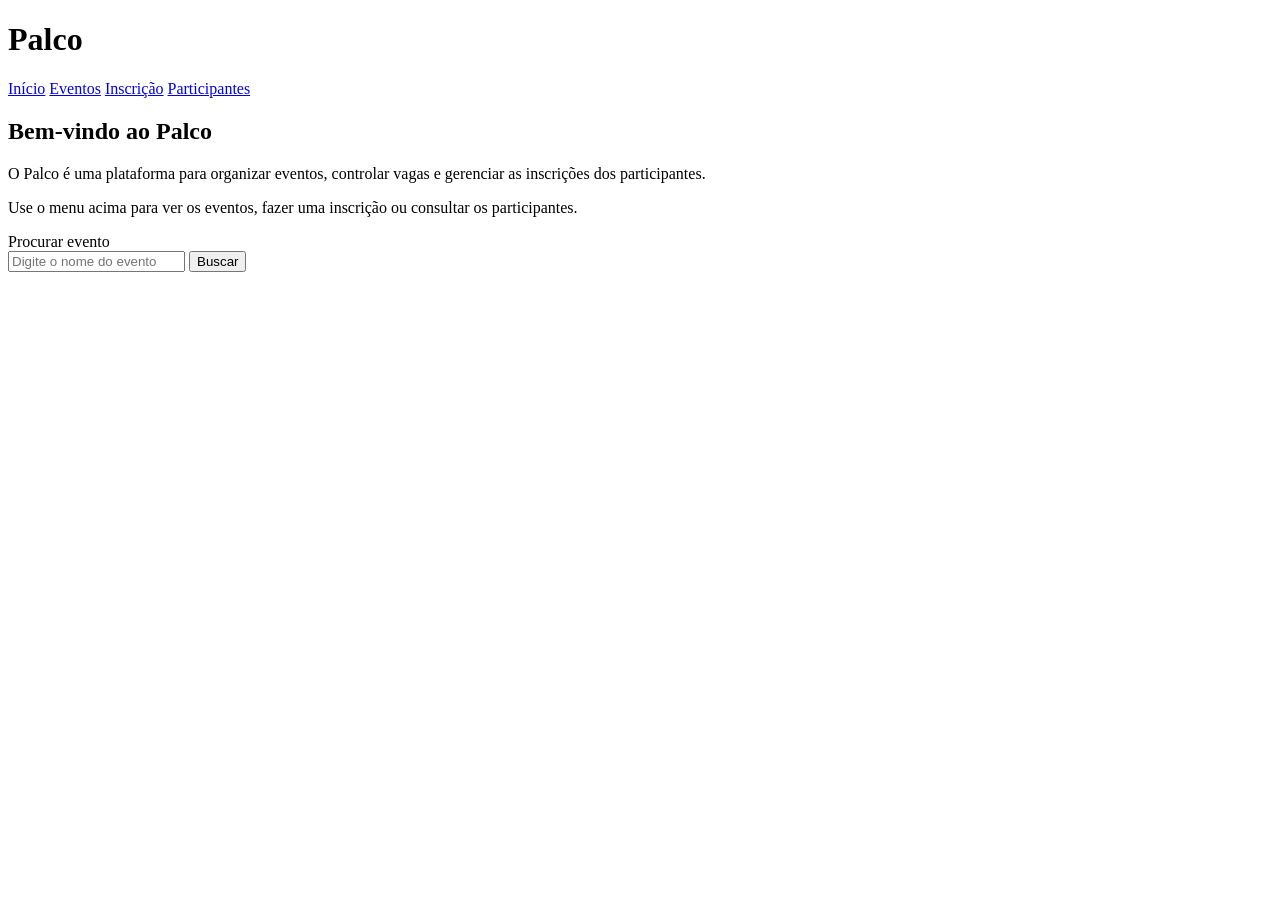
==== index.html @ 983d7e57 "feat: estrutura inicial do projeto" ====
<!DOCTYPE html>
<html lang="pt-BR">
<head>
  <meta charset="UTF-8">
  <meta name="viewport" content="width=device-width, initial-scale=1">
  <title>Início · Palco</title>
</head>
<body>
  <header>
    <h1>Palco</h1>
    <nav><a href="index.html">Início</a> <a href="eventos.html">Eventos</a> <a href="inscricao.html">Inscrição</a> <a href="participantes.html">Participantes</a></nav>
  </header>
  <main>
    <h2>Bem-vindo ao Palco</h2>
    <p>O Palco é uma plataforma para organizar eventos, controlar vagas e gerenciar as inscrições dos participantes.</p>
    <p>Use o menu acima para ver os eventos, fazer uma inscrição ou consultar os participantes.</p>
    <label for="busca">Procurar evento</label><br>
    <input type="text" id="busca" placeholder="Digite o nome do evento">
    <button type="button">Buscar</button>
  </main>
</body>
</html>
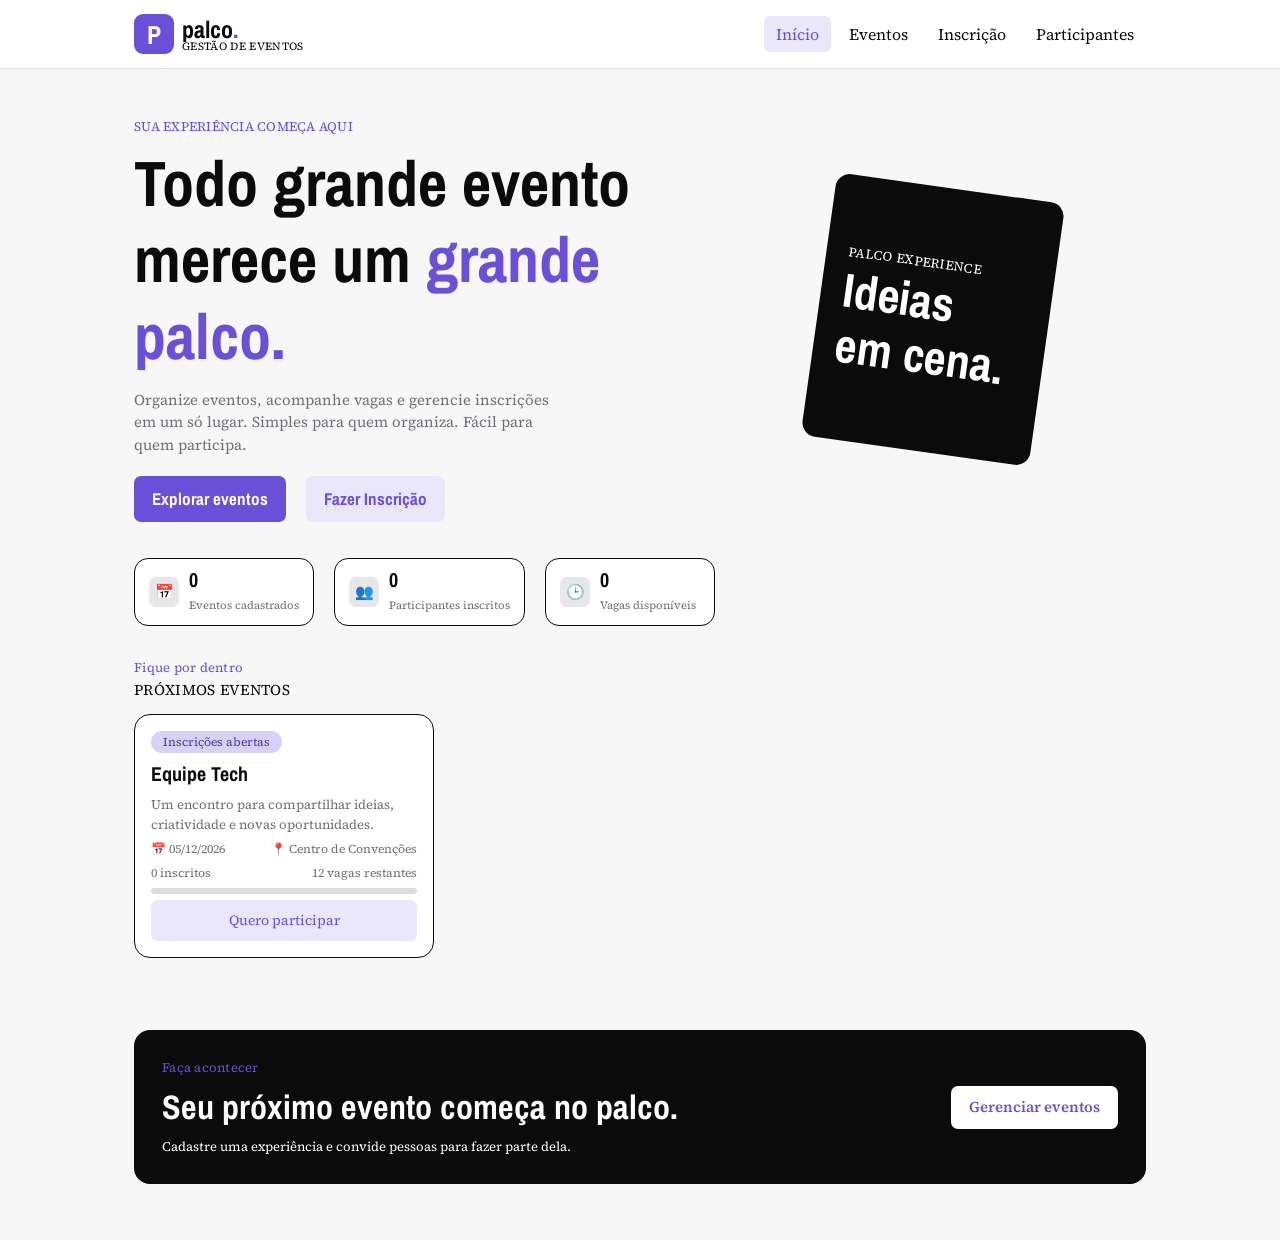
==== commit dfba5351: "feat: adiciona estrutura do site" ====
--- a/index.html
+++ b/index.html
@@ -4,19 +4,69 @@
   <meta charset="UTF-8">
   <meta name="viewport" content="width=device-width, initial-scale=1">
   <title>Início · Palco</title>
+  <link rel="preconnect" href="https://fonts.googleapis.com">
+  <link href="https://fonts.googleapis.com/css2?family=Archivo+Narrow:wght@500;700&family=Source+Serif+4:wght@400;600&display=swap" rel="stylesheet">
+  <link rel="stylesheet" href="css/index.css">
 </head>
 <body>
-  <header>
-    <h1>Palco</h1>
-    <nav><a href="index.html">Início</a> <a href="eventos.html">Eventos</a> <a href="inscricao.html">Inscrição</a> <a href="participantes.html">Participantes</a></nav>
+  <header class="topo">
+    <a class="logo" href="index.html" aria-label="Palco, gestão de eventos">
+      <span class="logo-p">P</span>
+      <span class="logo-texto"><strong>palco<i>.</i></strong><small>GESTÃO DE EVENTOS</small></span>
+    </a>
+    <nav aria-label="Principal">
+      <a href="index.html" class="ativo">Início</a>
+      <a href="eventos.html">Eventos</a>
+      <a href="inscricao.html">Inscrição</a>
+      <a href="participantes.html">Participantes</a>
+    </nav>
   </header>
+
   <main>
-    <h2>Bem-vindo ao Palco</h2>
-    <p>O Palco é uma plataforma para organizar eventos, controlar vagas e gerenciar as inscrições dos participantes.</p>
-    <p>Use o menu acima para ver os eventos, fazer uma inscrição ou consultar os participantes.</p>
-    <label for="busca">Procurar evento</label><br>
-    <input type="text" id="busca" placeholder="Digite o nome do evento">
-    <button type="button">Buscar</button>
+    <section class="hero">
+      <div class="hero-texto">
+        <p class="eyebrow">SUA EXPERIÊNCIA COMEÇA AQUI</p>
+        <h1>Todo grande evento merece um <span>grande palco.</span></h1>
+        <p class="hero-desc">Organize eventos, acompanhe vagas e gerencie inscrições em um só lugar. Simples para quem organiza. Fácil para quem participa.</p>
+        <div class="botoes">
+          <a class="btn primario" href="eventos.html">Explorar eventos</a>
+          <a class="btn secundario" href="inscricao.html">Fazer Inscrição</a>
+        </div>
+      </div>
+      <aside class="destaque" aria-hidden="true">
+        <small>PALCO EXPERIENCE</small>
+        <strong>Ideias<br>em cena.</strong>
+      </aside>
+    </section>
+
+    <section class="indicadores" aria-label="Indicadores">
+      <div class="indicador"><span class="icone">📅</span><div><b>0</b><small>Eventos cadastrados</small></div></div>
+      <div class="indicador"><span class="icone">👥</span><div><b>0</b><small>Participantes inscritos</small></div></div>
+      <div class="indicador"><span class="icone">🕒</span><div><b>0</b><small>Vagas disponíveis</small></div></div>
+    </section>
+
+    <section class="proximos">
+      <p class="eyebrow">Fique por dentro</p>
+      <h2>PRÓXIMOS EVENTOS</h2>
+      <article class="card-evento">
+        <span class="selo">Inscrições abertas</span>
+        <h3>Equipe Tech</h3>
+        <p class="desc">Um encontro para compartilhar ideias, criatividade e novas oportunidades.</p>
+        <p class="meta"><span>📅 05/12/2026</span><span>📍 Centro de Convenções</span></p>
+        <p class="meta"><span>0 inscritos</span><span>12 vagas restantes</span></p>
+        <div class="barra"><i style="width:0%"></i></div>
+        <a class="btn secundario cheio" href="inscricao.html">Quero participar</a>
+      </article>
+    </section>
+
+    <section class="chamada">
+      <div>
+        <p class="eyebrow">Faça acontecer</p>
+        <h2>Seu próximo evento começa no palco.</h2>
+        <p>Cadastre uma experiência e convide pessoas para fazer parte dela.</p>
+      </div>
+      <a class="btn branco" href="eventos.html">Gerenciar eventos</a>
+    </section>
   </main>
 </body>
-</html>
+</html>
--- a/css/index.css
+++ b/css/index.css
@@ -0,0 +1,61 @@
+:root{--roxo:#6a4fd8;--lilas:#ebe7fb;--preto:#0b0b0b;--fundo:#f7f7f7;--cinza:#6f6f78;--linha:#e3e3e8}
+*{box-sizing:border-box}
+body{margin:0;background:var(--fundo);color:var(--preto);font-family:"Source Serif 4",Georgia,serif;line-height:1.5}
+h1,h2,h3,.btn,.logo strong{font-family:"Archivo Narrow","Arial Narrow",sans-serif;font-weight:700}
+a{color:inherit;text-decoration:none}
+main{max-width:1060px;margin:0 auto;padding:0 24px 56px}
+
+.topo{display:flex;flex-wrap:wrap;align-items:center;justify-content:space-between;gap:12px 24px;padding:14px max(24px,calc((100% - 1060px)/2 + 24px));background:#fff;border-bottom:1px solid var(--linha)}
+.logo{display:flex;align-items:center;gap:8px}
+.logo-p{display:grid;place-items:center;width:40px;height:40px;border-radius:9px;background:var(--roxo);color:#fff;font:700 26px "Archivo Narrow",sans-serif}
+.logo-texto{display:flex;flex-direction:column;line-height:1}
+.logo strong{font-size:24px}
+.logo i{color:var(--roxo);font-style:normal}
+.logo small{font-size:11px;letter-spacing:.03em}
+nav{display:flex;flex-wrap:wrap;gap:6px}
+nav a{padding:6px 12px;border-radius:6px}
+nav a.ativo{background:var(--lilas);color:var(--roxo)}
+nav a:hover{color:var(--roxo)}
+a:focus-visible{outline:3px solid var(--roxo);outline-offset:2px}
+
+.btn{display:inline-block;padding:10px 18px;border-radius:7px;font-size:17px;cursor:pointer}
+.btn.primario{background:var(--roxo);color:#fff}
+.btn.secundario{background:var(--lilas);color:var(--roxo)}
+.btn.branco{background:#fff;color:var(--roxo);font-family:"Source Serif 4",Georgia,serif;font-weight:600;font-size:15px}
+.eyebrow{margin:0;color:var(--roxo);font-size:13px;letter-spacing:.02em}
+
+.hero{display:grid;grid-template-columns:1.3fr 1fr;align-items:center;gap:32px;padding:48px 0 28px}
+.hero h1{margin:8px 0 14px;font-size:clamp(40px,6vw,64px);line-height:1.2}
+.hero h1 span{color:var(--roxo)}
+.hero-desc{max-width:420px;margin:0 0 20px;color:var(--cinza);font-size:15px}
+.botoes{display:flex;flex-wrap:wrap;gap:20px}
+.destaque{justify-self:center;width:min(230px,100%);aspect-ratio:1/1.15;padding:26px 22px;background:var(--preto);color:#fff;border-radius:14px;transform:rotate(8deg);display:flex;flex-direction:column;justify-content:center}
+.destaque small{font-size:13px;letter-spacing:.03em}
+.destaque strong{font:700 clamp(34px,5vw,48px)/1.15 "Archivo Narrow","Arial Narrow",sans-serif}
+
+.indicadores{display:flex;flex-wrap:wrap;gap:20px;margin:8px 0 32px}
+.indicador{display:flex;align-items:center;gap:10px;min-width:170px;padding:10px 14px;background:#fff;border:1px solid var(--preto);border-radius:14px}
+.indicador .icone{display:grid;place-items:center;width:30px;height:30px;background:#e7e7ea;border-radius:7px;font-size:15px}
+.indicador b{display:block;font:700 20px/1.1 "Archivo Narrow",sans-serif}
+.indicador small{color:var(--cinza);font-size:11px}
+
+.proximos h2{margin:2px 0 14px;font:400 15px "Source Serif 4",Georgia,serif;letter-spacing:.02em}
+.card-evento{max-width:300px;padding:16px;background:#fff;border:1px solid var(--preto);border-radius:16px;display:flex;flex-direction:column;gap:6px}
+.card-evento h3{margin:0;font-size:20px}
+.selo{align-self:flex-start;padding:2px 12px;background:#d9d1fa;color:#4a3aa8;border-radius:99px;font-size:12px}
+.desc{margin:0;color:var(--cinza);font-size:13px}
+.meta{display:flex;flex-wrap:wrap;justify-content:space-between;gap:4px 12px;margin:0;color:var(--cinza);font-size:12px}
+.barra{height:6px;background:#dcdce2;border-radius:4px;overflow:hidden}
+.barra i{display:block;height:100%;background:var(--roxo)}
+.cheio{text-align:center;font-family:"Source Serif 4",Georgia,serif;font-weight:400;font-size:14px}
+
+.chamada{display:flex;flex-wrap:wrap;align-items:center;justify-content:space-between;gap:20px;margin-top:72px;padding:28px 28px;background:var(--preto);color:#fff;border-radius:16px}
+.chamada h2{margin:4px 0;font-size:clamp(26px,4vw,34px)}
+.chamada p:last-child{margin:0;font-size:13px}
+
+/* ===== Celular ===== */
+@media (max-width:760px){
+  .hero{grid-template-columns:1fr;padding-top:32px}
+  .destaque{transform:rotate(5deg);margin-top:12px}
+  .chamada{margin-top:48px}
+}
